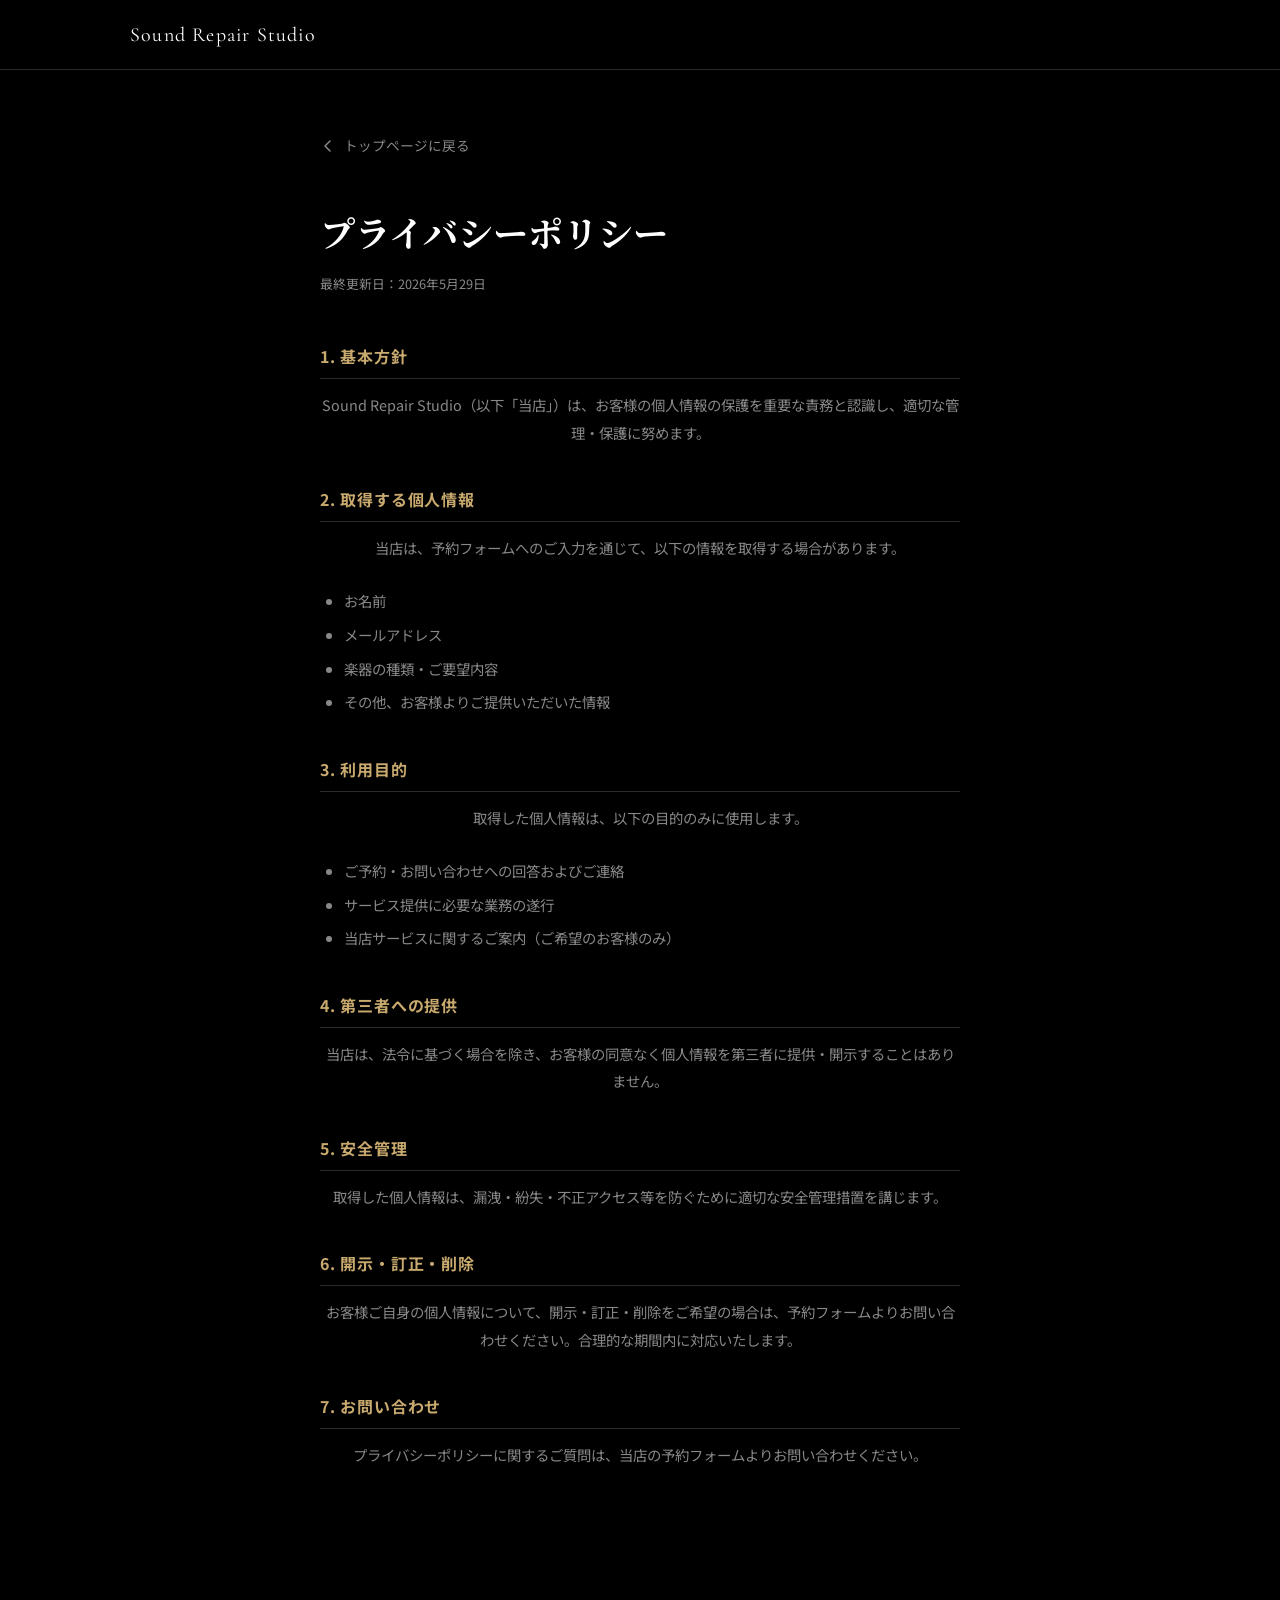
==== privacy.html @ 42185e95 "Sound Repair Studio LP（ポートフォリオ/デモ・個人情報とブランドは仮名化）" ====
<!DOCTYPE html>
<html lang="ja">
<head>
  <meta charset="UTF-8">
  <meta name="viewport" content="width=device-width, initial-scale=1.0">
  <title>プライバシーポリシー | Sound Repair Studio</title>
  <meta name="description" content="Sound Repair Studioのプライバシーポリシーページです。">
  <meta name="robots" content="noindex">
  <link rel="preconnect" href="https://fonts.googleapis.com">
  <link rel="preconnect" href="https://fonts.gstatic.com" crossorigin>
  <link href="https://fonts.googleapis.com/css2?family=Cormorant+Garamond:ital,wght@0,300;0,400;0,500;0,600;0,700;1,300;1,400;1,500&family=Noto+Sans+JP:wght@300;400;500;700&family=Noto+Serif+JP:wght@400;500;700&display=swap" rel="stylesheet">
  <link rel="stylesheet" href="style.css?v=13">
  <style>
    .privacy-page {
      min-height: 100dvh;
      padding-top: calc(var(--header-h) + 4rem);
      padding-bottom: 6rem;
      background: var(--color-bg);
    }
    .privacy-body {
      max-width: 720px;
      margin-inline: auto;
      padding-inline: var(--container-pad);
    }
    .privacy-title {
      font-family: var(--font-display);
      font-size: clamp(1.6rem, 4vw, 2.2rem);
      font-weight: 700;
      color: var(--color-white);
      margin-bottom: 0.5rem;
    }
    .privacy-updated {
      font-size: 0.8rem;
      color: var(--color-text-muted);
      margin-bottom: 3rem;
    }
    .privacy-section {
      margin-bottom: 2.5rem;
    }
    .privacy-section h2 {
      font-size: 1rem;
      font-weight: 700;
      color: var(--color-accent);
      letter-spacing: 0.05em;
      margin-bottom: 0.75rem;
      padding-bottom: 0.5rem;
      border-bottom: 1px solid var(--color-border);
    }
    .privacy-section p,
    .privacy-section li {
      font-size: 0.9rem;
      color: var(--color-text-muted);
      line-height: 1.9;
    }
    /* 本文（段落）は中央揃え。箇条書き（ul/li）は行頭を揃えたいので左のまま。 */
    .privacy-section p {
      text-align: center;
    }
    .privacy-section ul {
      list-style: disc;
      padding-left: 1.5rem;
      display: flex;
      flex-direction: column;
      gap: 0.4rem;
    }
    /* 本文（段落）の直後に箇条書きが来る項目は、間に1行分の余白を空ける */
    .privacy-section p + ul {
      margin-top: 1.6rem;
    }
    .privacy-back {
      display: inline-flex;
      align-items: center;
      gap: 0.5rem;
      font-size: 0.85rem;
      color: var(--color-text-muted);
      margin-bottom: 3rem;
      transition: color var(--transition);
    }
    .privacy-back:hover {
      color: var(--color-accent);
    }
    .privacy-back svg {
      flex-shrink: 0;
    }
  </style>
</head>
<body>

  <header class="site-header" role="banner">
    <div class="header-inner container">
      <a href="index.html" class="logo-link" aria-label="Sound Repair Studio トップへ">
        <span class="logo-text">Sound Repair Studio</span>
      </a>
    </div>
  </header>

  <main class="privacy-page">
    <div class="privacy-body">

      <a href="index.html" class="privacy-back">
        <svg width="16" height="16" viewBox="0 0 16 16" fill="none" aria-hidden="true">
          <path d="M10 3L5 8l5 5" stroke="currentColor" stroke-width="1.5" stroke-linecap="round" stroke-linejoin="round"/>
        </svg>
        トップページに戻る
      </a>

      <h1 class="privacy-title">プライバシーポリシー</h1>
      <p class="privacy-updated">最終更新日：2026年5月29日</p>

      <div class="privacy-section">
        <h2>1. 基本方針</h2>
        <p>Sound Repair Studio（以下「当店」）は、<br class="mobile-break">お客様の個人情報の保護を<br class="mobile-break">重要な責務と認識し、<br class="mobile-break">適切な管理・保護に努めます。</p>
      </div>

      <div class="privacy-section">
        <h2>2. 取得する個人情報</h2>
        <p>当店は、予約フォームへのご入力を通じて、<br class="mobile-break">以下の情報を取得する場合があります。</p>
        <ul>
          <li>お名前</li>
          <li>メールアドレス</li>
          <li>楽器の種類・ご要望内容</li>
          <li>その他、お客様よりご提供いただいた情報</li>
        </ul>
      </div>

      <div class="privacy-section">
        <h2>3. 利用目的</h2>
        <p>取得した個人情報は、<br class="mobile-break">以下の目的のみに使用します。</p>
        <ul>
          <li>ご予約・お問い合わせへの回答およびご連絡</li>
          <li>サービス提供に必要な業務の遂行</li>
          <li>当店サービスに関するご案内（ご希望のお客様のみ）</li>
        </ul>
      </div>

      <div class="privacy-section">
        <h2>4. 第三者への提供</h2>
        <p>当店は、法令に基づく場合を除き、<br class="mobile-break">お客様の同意なく個人情報を<br class="mobile-break">第三者に提供・開示することはありません。</p>
      </div>

      <div class="privacy-section">
        <h2>5. 安全管理</h2>
        <p>取得した個人情報は、<br class="mobile-break">漏洩・紛失・不正アクセス等を防ぐために<br class="mobile-break">適切な安全管理措置を講じます。</p>
      </div>

      <div class="privacy-section">
        <h2>6. 開示・訂正・削除</h2>
        <p>お客様ご自身の個人情報について、<br class="mobile-break">開示・訂正・削除をご希望の場合は、<br class="mobile-break">予約フォームよりお問い合わせください。<br class="mobile-break">合理的な期間内に対応いたします。</p>
      </div>

      <div class="privacy-section">
        <h2>7. お問い合わせ</h2>
        <p>プライバシーポリシーに関するご質問は、<br class="mobile-break">当店の予約フォームよりお問い合わせください。</p>
      </div>

    </div>
  </main>

</body>
</html>
---- style.css ----
/* Custom properties */
:root {
  /* --color-bg は純黒 #000000。ヘッダー・フッターのロゴ/ワードマークが浮かないよう統一。 */
  --color-bg:          #000000;
  --color-bg-2:        #0d0d0d;
  --color-bg-3:        #141414;
  --color-surface:     #1a1a1a;
  --color-surface-2:   #222222;
  --color-border:      #2a2a2a;
  --color-border-2:    #333333;

  --color-text:        #e8e8e8;
  --color-text-muted:  #888888;
  --color-text-faint:  #555555;

  --color-accent:      #c8a96e;
  --color-accent-dark: #a8893e;
  --color-accent-glow: rgba(200, 169, 110, 0.15);

  --color-white:       #ffffff;
  --color-error:       #e05555;
  --color-success:     #55c899;

  --font-body:      'Noto Sans JP', sans-serif;
  --font-display:   'Cormorant Garamond', 'Noto Serif JP', serif;

  --transition: 0.3s cubic-bezier(0.4, 0, 0.2, 1);
  --transition-slow: 0.6s cubic-bezier(0.4, 0, 0.2, 1);

  --container-max: 1100px;
  --container-pad: 1.25rem;
  --header-h: 70px;
}

/* Reset & base */
*,
*::before,
*::after {
  box-sizing: border-box;
  margin: 0;
  padding: 0;
}

html {
  scroll-behavior: smooth;
  font-size: 16px;
  /* iOS WebKitは狭い段落を「読みやすいサイズ」に自動拡大することがあり、
     指定したフォントサイズを無視して文字が膨らみ、単語の途中で折り返る原因になる。
     文字サイズは常にCSS指定どおりに固定する */
  -webkit-text-size-adjust: 100%;
  text-size-adjust: 100%;
}

body {
  font-family: var(--font-body);
  background-color: var(--color-bg);
  color: var(--color-text);
  line-height: 1.7;
  overflow-x: hidden;
  -webkit-font-smoothing: antialiased;
  -moz-osx-font-smoothing: grayscale;
}

img {
  max-width: 100%;
  height: auto;
  display: block;
}

a {
  color: inherit;
  text-decoration: none;
}

ul, ol {
  list-style: none;
}

button {
  font-family: inherit;
  cursor: pointer;
  border: none;
  background: none;
}

/* Focus */
:focus-visible {
  outline: 2px solid var(--color-accent);
  outline-offset: 3px;
}

/* Reduced motion */
@media (prefers-reduced-motion: reduce) {
  *,
  *::before,
  *::after {
    animation-duration: 0.01ms !important;
    animation-iteration-count: 1 !important;
    transition-duration: 0.01ms !important;
    transition-delay: 0s !important;
    scroll-behavior: auto !important;
  }
}

/* Container */
.container {
  width: 100%;
  max-width: var(--container-max);
  margin-inline: auto;
  padding-inline: var(--container-pad);
}

/* Sections */
.section {
  padding-block: 6rem;
}

.section-header {
  text-align: center;
  margin-bottom: 4rem;
}

.section-label {
  display: inline-block;
  font-family: var(--font-display);
  font-size: 0.7rem;
  font-weight: 600;
  letter-spacing: 0.3em;
  color: var(--color-accent);
  margin-bottom: 0.75rem;
}

.section-title {
  font-family: var(--font-display);
  font-size: clamp(1.6rem, 4vw, 2.4rem);
  font-weight: 700;
  letter-spacing: 0.02em;
  line-height: 1.3;
  color: var(--color-white);
}

.section-desc {
  margin-top: 1rem;
  color: var(--color-text-muted);
  font-size: 0.95rem;
  max-width: 560px;
  margin-inline: auto;
  /* 末尾に「す。」だけ残るのを防ぐ。行長を揃える balance だと語の途中で割れるので pretty で */
  text-wrap: pretty;
  word-break: auto-phrase;
}

/* Buttons */
.btn {
  display: inline-flex;
  align-items: center;
  justify-content: center;
  gap: 0.5rem;
  padding: 0.95rem 2.25rem;
  font-size: 0.9rem;
  font-weight: 600;
  letter-spacing: 0.06em;
  border: 1px solid transparent;
  transition: background-color var(--transition), color var(--transition),
              border-color var(--transition), transform var(--transition);
  white-space: nowrap;
}

.btn:hover {
  transform: translateY(-2px);
}

.btn:active {
  transform: translateY(0);
}

.btn-primary {
  background: var(--color-accent);
  border-color: var(--color-accent);
  color: #000;
}

.btn-primary:hover {
  background: #d8bd86;
  border-color: #d8bd86;
}

.btn-primary:focus-visible {
  outline-color: var(--color-accent);
}

.btn-ghost {
  /* 写真の上だと灰色の細枠が完全に埋もれるので、枠をゴールドの2pxにして中も薄く暗く敷く。
     枠が1px太る分パディングを削って、隣の「予約する」と高さを揃える */
  background: rgba(0,0,0,0.45);
  color: var(--color-white);
  border: 2px solid rgba(200,169,110,0.8);
  padding: calc(0.95rem - 1px) calc(2.25rem - 1px);
}

.btn-ghost:hover {
  background: rgba(0,0,0,0.6);
  border-color: var(--color-accent);
  color: var(--color-accent);
}

/* Header */
.site-header {
  position: fixed;
  top: 0;
  inset-inline: 0;
  height: var(--header-h);
  z-index: 100;
  /* iPad/iPhone Safariでは position:fixed + backdrop-filter:blur の組み合わせが、
     スクロール中に背後の本文をヘッダーより上（ステータスバー側）へ漏らす合成バグを起こす。
     前回 @media(pointer:coarse) で切ろうとしたが、iPadOS Safariはデスクトップ級を名乗り
     pointer:coarse にマッチしないため無効だった。ぼかしを完全に廃し、背景も不透明にして断つ。 */
  background: var(--color-bg);
  border-bottom: 1px solid var(--color-border);
  transition: background var(--transition), border-color var(--transition);
}

.site-header.scrolled {
  background: var(--color-bg);
  border-bottom-color: var(--color-accent-dark);
}

.header-inner {
  height: 100%;
  display: flex;
  align-items: center;
  justify-content: space-between;
}

.logo-link {
  display: flex;
  align-items: center;
  transition: opacity var(--transition);
}

.logo-link:hover {
  opacity: 0.8;
}

.logo-img {
  /* 横長ロゴ（約3:1）。ヘッダー高70pxに対し高さで決めて比率維持 */
  height: 64px;
  width: auto;
  object-fit: contain;
}

/* Nav */
.global-nav {
  display: none;
}

.nav-list {
  display: flex;
  align-items: center;
  gap: 2rem;
}

.nav-link {
  font-family: var(--font-display);
  font-size: 0.8rem;
  font-weight: 600;
  letter-spacing: 0.12em;
  /* 無選択でも埋もれないよう本文と同じ明るい白に。ホバー時は純白へ上げて差を出す */
  color: var(--color-text);
  transition: color var(--transition);
  position: relative;
  padding-bottom: 4px;
}

.nav-link::after {
  content: '';
  position: absolute;
  bottom: 0;
  left: 0;
  width: 0;
  height: 1px;
  background: var(--color-accent);
  transition: width var(--transition);
}

.nav-link:hover,
.nav-link:focus-visible {
  color: var(--color-white);
}

.nav-link:hover::after {
  width: 100%;
}

.nav-link--cta {
  background: var(--color-accent);
  color: #000 !important;
  padding: 0.5rem 1.25rem;
  letter-spacing: 0.08em;
}

.nav-link--cta::after {
  display: none;
}

.nav-link--cta:hover {
  opacity: 0.88;
  transform: translateY(-1px);
}

/* Hamburger */
.nav-toggle {
  display: flex;
  flex-direction: column;
  gap: 5px;
  padding: 6px;
  transition: opacity var(--transition);
}

.nav-toggle:hover {
  opacity: 0.7;
}

.hamburger-bar {
  display: block;
  width: 24px;
  height: 2px;
  background: var(--color-text);
  transition: transform var(--transition), opacity var(--transition);
}

.nav-toggle[aria-expanded="true"] .hamburger-bar:nth-child(1) {
  transform: translateY(7px) rotate(45deg);
}

.nav-toggle[aria-expanded="true"] .hamburger-bar:nth-child(2) {
  opacity: 0;
}

.nav-toggle[aria-expanded="true"] .hamburger-bar:nth-child(3) {
  transform: translateY(-7px) rotate(-45deg);
}

/* Mobile nav open */
.global-nav.is-open {
  display: block;
  position: fixed;
  top: var(--header-h);
  inset-inline: 0;
  background: rgba(0,0,0,0.98);
  backdrop-filter: blur(16px);
  -webkit-backdrop-filter: blur(16px);
  border-bottom: 1px solid var(--color-border);
  padding: 1.5rem var(--container-pad) 2rem;
  animation: slideDown 0.25s ease;
}

@keyframes slideDown {
  from { opacity: 0; transform: translateY(-10px); }
  to   { opacity: 1; transform: translateY(0); }
}

.global-nav.is-open .nav-list {
  flex-direction: column;
  align-items: flex-start;
  gap: 0;
}

.global-nav.is-open .nav-link {
  display: block;
  padding-block: 0.9rem;
  font-size: 1rem;
  width: 100%;
  border-bottom: 1px solid var(--color-border);
}

.global-nav.is-open .nav-link--cta {
  margin-top: 1rem;
  display: inline-flex;
  width: auto;
  border-bottom: none;
}

/* Hero */
.hero {
  position: relative;
  min-height: 100svh;
  min-height: 100vh;
  display: flex;
  align-items: center;
  justify-content: center;
  padding-top: var(--header-h);
  overflow: hidden;
  background: var(--color-bg);
}

.hero-bg {
  position: absolute;
  inset: 0;
  background: var(--color-bg-2);
  pointer-events: none;
}

.hero-image {
  position: absolute;
  inset: 0;
  width: 100%;
  height: 100%;
  object-fit: cover;
  /* モバイル縦長だと中央トリミングでギター本体が切れるので、やや右のボディが残る位置に寄せる */
  object-position: 66% center;
}

.hero-video {
  position: absolute;
  inset: 0;
  width: 100%;
  height: 100%;
  object-fit: cover;
  object-position: center;
  opacity: 0;
  transition: opacity 1s ease;
}

.hero-video.is-playing {
  opacity: 1;
}

.hero-video-overlay {
  position: absolute;
  inset: 0;
  /* 写真の左上（デスクライトの明るい部分）でも白文字が読めるよう、少し濃いめのベタ暗幕をかぶせる */
  background: rgba(0,0,0,0.68);
  pointer-events: none;
}

.hero-video-placeholder {
  position: absolute;
  inset: 0;
  display: flex;
  align-items: center;
  justify-content: center;
  z-index: 1;
  pointer-events: none;
}

.hvp-inner {
  display: flex;
  flex-direction: column;
  align-items: center;
  gap: 0.75rem;
  padding: 2rem 2.5rem;
  border: 1.5px dashed rgba(200,169,110,0.45);
  background: rgba(0,0,0,0.35);
  backdrop-filter: blur(4px);
  -webkit-backdrop-filter: blur(4px);
  text-align: center;
  max-width: 340px;
  animation: hvpPulse 3s ease-in-out infinite;
}

@keyframes hvpPulse {
  0%, 100% { border-color: rgba(200,169,110,0.35); }
  50%       { border-color: rgba(200,169,110,0.7); }
}

.hvp-icon {
  color: var(--color-accent);
  opacity: 0.85;
}

.hvp-title {
  font-family: var(--font-display);
  font-size: 0.85rem;
  font-weight: 700;
  letter-spacing: 0.1em;
  color: var(--color-white);
}


.hero-video-placeholder.is-hidden {
  display: none;
}

.hero-particle {
  position: absolute;
  inset: 0;
}

.hero-content {
  position: relative;
  z-index: 1;
  text-align: center;
  padding-block: 4rem;
}

.hero-logo-wrap {
  margin-bottom: 2rem;
}

.hero-brand-name {
  font-family: 'Cormorant Garamond', serif;
  /* モバイルでも1行に収める（折り返さない）。字間を詰めつつ vw で縮小 */
  font-size: clamp(1.45rem, 6.4vw, 4.2rem);
  font-weight: 300;
  letter-spacing: 0.14em;
  white-space: nowrap;
  color: var(--color-white);
  animation: fadeInDown 1s ease both;
  line-height: 1.2;
}

.hero-title {
  font-family: var(--font-display);
  /* サブコピー。モバイルではやや小さめに */
  font-size: clamp(1.55rem, 5vw, 3.8rem);
  font-weight: 700;
  line-height: 1.25;
  letter-spacing: 0.01em;
  color: var(--color-white);
  margin-bottom: 1.25rem;
  animation: fadeInUp 1s 0.35s ease both;
}

.hero-sub {
  /* 背景写真の明るい部分に重なると溶けるので、白＋やや太字＋サイズ大きめで押し切る。
     グラデーションでの局所減光は使えないので、暗幕(.hero-video-overlay)側も少し濃くしてある */
  font-size: clamp(0.98rem, 2.6vw, 1.2rem);
  font-weight: 500;
  color: var(--color-white);
  letter-spacing: 0.03em;
  line-height: 1.85;
  margin-bottom: 2.5rem;
  animation: fadeInUp 1s 0.5s ease both;
}

.hero-actions {
  display: flex;
  gap: 1rem;
  justify-content: center;
  flex-wrap: wrap;
  animation: fadeInUp 1s 0.65s ease both;
}

@keyframes fadeInDown {
  from { opacity: 0; transform: translateY(-20px); }
  to   { opacity: 1; transform: translateY(0); }
}

@keyframes fadeInUp {
  from { opacity: 0; transform: translateY(20px); }
  to   { opacity: 1; transform: translateY(0); }
}

@keyframes fadeIn {
  from { opacity: 0; }
  to   { opacity: 1; }
}

/* About */
.about {
  background: var(--color-bg-2);
  border-top: 1px solid var(--color-border);
  border-bottom: 1px solid var(--color-border);
}

.about-grid {
  display: grid;
  gap: 3rem;
}

.about-lead {
  font-size: 1.15rem;
  font-weight: 500;
  color: var(--color-accent);
  margin-bottom: 1rem;
}

.about-text p {
  color: var(--color-text-muted);
  font-size: 0.95rem;
  line-height: 2;
  margin-bottom: 1rem;
}

.about-text p:last-child {
  margin-bottom: 0;
}

.about-features {
  display: grid;
  grid-template-columns: repeat(auto-fit, minmax(220px, 1fr));
  gap: 1.25rem;
}

.feature-card {
  background: var(--color-surface);
  border: 1px solid var(--color-border);
  padding: 1.75rem;
  /* 施工項目のカードが中央揃えなので、こちらも揃えて並びの印象を統一する */
  text-align: center;
  transition: border-color var(--transition), background-color var(--transition), transform var(--transition);
}

.feature-card:hover {
  border-color: var(--color-accent);
  background: var(--color-surface-2);
  transform: translateY(-4px);
}

.feature-icon {
  color: var(--color-accent);
  margin-bottom: 1rem;
}

.feature-title {
  font-size: 1rem;
  font-weight: 700;
  color: var(--color-white);
  margin-bottom: 0.5rem;
  /* 見出しの末尾に1文字だけ落ちるのを防ぐ。balance は語を割るので pretty で */
  text-wrap: pretty;
  word-break: auto-phrase;
}

.feature-desc {
  font-size: 0.85rem;
  color: var(--color-text-muted);
  line-height: 1.7;
}

/* Service */
.service {
  background: var(--color-bg);
}

.service-block {
  max-width: 860px;
  margin-inline: auto;
  margin-bottom: 3rem;
}

.service-block-header {
  display: flex;
  align-items: center;
  gap: 1.5rem;
  margin-bottom: 1.25rem;
}

.service-number {
  font-family: var(--font-display);
  font-size: 3rem;
  font-weight: 700;
  color: var(--color-border-2);
  line-height: 1;
  letter-spacing: -0.03em;
  flex-shrink: 0;
}

.service-block-title {
  font-size: clamp(1.3rem, 3vw, 1.8rem);
  font-weight: 700;
  color: var(--color-white);
}

.service-block-sub {
  font-family: var(--font-display);
  font-size: 0.75rem;
  letter-spacing: 0.2em;
  color: var(--color-accent);
  margin-top: 0.2rem;
}

.service-block-desc {
  color: var(--color-text-muted);
  font-size: 0.95rem;
  line-height: 1.9;
  margin-bottom: 2rem;
  max-width: 680px;
  margin-inline: auto;
  text-align: center;
}

.service-list {
  display: grid;
  grid-template-columns: repeat(auto-fit, minmax(280px, 1fr));
  gap: 1rem;
}

.service-item {
  background: var(--color-surface);
  border: 1px solid var(--color-border);
  transition: border-color var(--transition), background-color var(--transition), transform var(--transition);
  overflow: hidden;
  /* 中のinnerを箱いっぱいに引き伸ばして、どの箱も同じ高さに揃える */
  display: flex;
}

.service-item:hover {
  border-color: var(--color-accent);
  background: var(--color-surface-2);
  transform: translateY(-3px);
}

.service-item-inner {
  padding: 1.5rem;
  position: relative;
  /* 列が広い時はどの箱も3行に収まる。フレット擦り合わせが3行になる高さに全箱を揃えて間延びを防ぐ。
     列が細って折り返しが増える帯だけ、下のメディアクエリで足りない分を足す */
  flex: 1;
  min-height: 158px;
  display: flex;
  flex-direction: column;
  justify-content: center;
}

.service-item-inner::before {
  content: '';
  position: absolute;
  top: 0;
  left: 0;
  width: 3px;
  height: 100%;
  background: var(--color-accent);
  opacity: 0;
  transition: opacity var(--transition);
}

.service-item:hover .service-item-inner::before {
  opacity: 1;
}

.service-item-name {
  font-size: 0.95rem;
  font-weight: 700;
  color: var(--color-white);
  margin-bottom: 0.5rem;
  text-align: center;
}

.service-item-desc {
  font-size: 0.83rem;
  color: var(--color-text-muted);
  line-height: 1.9;
  text-align: center;
  /* PC・Chromeでは文節で折り返す。スマホの改行は下のmobile-breakで手動指定してるので、
     ここは対応ブラウザ向けの保険。iOS WebKitでは効かないぶん手動brが効く */
  text-wrap: pretty;
  word-break: auto-phrase;
}

/* 2列で並ぶ帯（768px以上）で箱の数が奇数だと最後の1個が左に寄って右が空く。
   その1個だけ両列ぶち抜きにして中央へ。幅は1列分(50%からgapの半分を引く)のままにして間延びさせない。
   1列に切り替わるスマホ(767px以下)では効かせない＝そっちは全部の箱が単独行なので中央寄せは不要 */
@media (min-width: 768px) {
  .service-list > .service-item:last-child:nth-child(odd) {
    grid-column: 1 / -1;
    justify-self: center;
    width: calc(50% - 0.5rem);
  }
}

/* Service — 事業タブ（01〜05を同じ場所で切り替える） */
.service-tabs {
  display: flex;
  flex-wrap: wrap;
  justify-content: center;
  gap: 0;
  margin-inline: auto;
  margin-bottom: 3.5rem;
  border-bottom: 1px solid var(--color-border-2);
}

.service-tab {
  display: inline-flex;
  align-items: baseline;
  gap: 0.5rem;
  padding: 0.9rem 1.2rem;
  color: var(--color-text-muted);
  font-family: var(--font-body);
  border-bottom: 2px solid transparent;
  /* 下線がタブ列全体の罫線とちょうど重なるように1px食い込ませる */
  margin-bottom: -1px;
  white-space: nowrap;
  transition: color var(--transition), border-color var(--transition);
}

.service-tab:hover {
  color: var(--color-text);
}

.service-tab-num {
  font-family: var(--font-display);
  font-size: 0.85rem;
  font-weight: 600;
  letter-spacing: 0.08em;
  color: var(--color-text-faint);
  transition: color var(--transition);
}

.service-tab-label {
  font-size: 0.9rem;
  font-weight: 500;
  letter-spacing: 0.02em;
}

.service-tab[aria-selected="true"] {
  color: var(--color-accent);
  border-bottom-color: var(--color-accent);
}

.service-tab[aria-selected="true"] .service-tab-num {
  color: var(--color-accent);
}

.service-tab:focus-visible {
  outline: 2px solid var(--color-accent);
  outline-offset: -2px;
}

.service-panel[hidden] {
  display: none;
}

/* 切り替え時にふわっと出す。位置は動かさず不透明度だけ */
.service-panel {
  animation: fadeIn 0.35s ease both;
}

/* Flow */
.flow {
  background: var(--color-bg-2);
  border-top: 1px solid var(--color-border);
  border-bottom: 1px solid var(--color-border);
}

.flow-list {
  display: grid;
  /* 項目間の縦の余白。以前はpadding-bottomで作っていたが、ボックスを本文ブロックの
     縦中央に合わせる（align-items:center）と、接続線の基準を「ボックス中央」に取りたい。
     padding分だけ50%がズレるのを避けるため、余白はgridのgapで持たせる。 */
  gap: 2.5rem;
  max-width: 700px;
  margin-inline: auto;
  counter-reset: flow-counter;
}

.flow-item {
  display: flex;
  gap: 2rem;
  /* 番号ボックスの縦中央を、見出し＋本文ブロックの縦中央に合わせる */
  align-items: center;
  position: relative;
}

/* 接続線は「このボックスの中央」から「次のボックスの中央」まで引く。
   ボックスは不透明(--color-surface)で線より前面(z-index)にあるので、
   線のうちボックスと重なる部分は隠れ、項目間のすき間だけに線が見える。
   top:50% がボックス中央（gapで余白を持たせているので item高さ=本文高さ）。
   height は 100%(1項目分)+gap で、ちょうど次のボックス中央に届く。 */
.flow-item:not(:last-child)::after {
  content: '';
  position: absolute;
  left: calc(28px);
  top: 50%;
  width: 1px;
  height: calc(100% + 2.5rem);
  background: var(--color-border-2);
  z-index: 0;
}

.flow-step {
  flex-shrink: 0;
  width: 56px;
  height: 56px;
  /* 接続線より前面に置き、不透明背景で線を隠す（線はボックスの中央同士を結ぶ） */
  position: relative;
  z-index: 1;
  border: 1px solid var(--color-border-2);
  display: flex;
  align-items: center;
  justify-content: center;
  font-family: var(--font-display);
  font-size: 0.95rem;
  font-weight: 700;
  letter-spacing: 0.05em;
  color: var(--color-accent);
  background: var(--color-surface);
  transition: border-color var(--transition), background-color var(--transition);
}

.flow-item:hover .flow-step {
  border-color: var(--color-accent);
  background: var(--color-surface-2);
}

.flow-content {
  /* 見出しの上端を番号ボックスの上端に合わせる。以前は0.75rem下げていて、
     箱の上端と見出しの間に約12pxの隙間ができていた（PC・スマホ共通の違和感）。 */
  padding-top: 0;
}

.flow-title {
  font-size: 1rem;
  font-weight: 700;
  color: var(--color-white);
  margin-bottom: 0.5rem;
}

.flow-desc {
  font-size: 0.88rem;
  color: var(--color-text-muted);
  line-height: 1.8;
}

/* Reservation form */
.reserve {
  background: var(--color-bg);
}

.reserve-form {
  max-width: 600px;
  margin-inline: auto;
  background: transparent;
  border: none;
  padding: 0;
}

.form-status {
  display: none;
  padding: 1rem 1.25rem;
  font-size: 0.9rem;
  margin-bottom: 1.5rem;
}

.form-status.success {
  display: block;
  background: rgba(85,200,153,0.1);
  border: 1px solid rgba(85,200,153,0.3);
  color: var(--color-success);
}

.form-status.error {
  display: block;
  background: rgba(224,85,85,0.1);
  border: 1px solid rgba(224,85,85,0.3);
  color: var(--color-error);
}

.form-group {
  display: flex;
  flex-direction: column;
  gap: 0;
  margin-bottom: 0;
  position: relative;
  padding-bottom: 2rem;
  border-bottom: 1px solid var(--color-border);
}

.form-group:last-of-type {
  border-bottom: none;
  padding-bottom: 1.5rem;
}

.form-label {
  font-family: var(--font-display);
  font-size: 0.68rem;
  font-weight: 600;
  letter-spacing: 0.2em;
  text-transform: uppercase;
  color: var(--color-accent);
  margin-bottom: 0.75rem;
}

.required {
  color: var(--color-accent);
  margin-left: 0.1rem;
  opacity: 0.7;
}

.form-input {
  background: transparent;
  border: none;
  border-bottom: 1px solid var(--color-border-2);
  padding: 0.6rem 0;
  color: var(--color-text);
  font-family: var(--font-body);
  font-size: 1rem;
  width: 100%;
  transition: border-color var(--transition);
  appearance: none;
  -webkit-appearance: none;
  position: relative;
  z-index: 1;
}

.form-input::placeholder {
  color: var(--color-text-faint);
  font-size: 0.88rem;
}

.form-input:hover {
  border-color: var(--color-text-muted);
}

.form-input:focus {
  outline: none;
  border-color: transparent;
}

/* フォーカス時のゴールドアンダーライン */
.form-group::after {
  content: '';
  position: absolute;
  bottom: 2rem;
  left: 0;
  width: 0;
  height: 1px;
  background: var(--color-accent);
  transition: width 0.4s cubic-bezier(0.4, 0, 0.2, 1);
  pointer-events: none;
}

.form-group:last-of-type::after {
  bottom: 1.5rem;
}

.form-group:focus-within::after {
  width: 100%;
}

.form-input.is-invalid {
  border-color: var(--color-error);
}

.form-group:has(.is-invalid)::after {
  background: var(--color-error);
  width: 100%;
}

.form-select {
  background-image: url("data:image/svg+xml,%3Csvg xmlns='http://www.w3.org/2000/svg' width='12' height='8' viewBox='0 0 12 8'%3E%3Cpath d='M1 1l5 5 5-5' stroke='%23888' stroke-width='1.5' fill='none' stroke-linecap='round'/%3E%3C/svg%3E");
  background-repeat: no-repeat;
  background-position: right 0.25rem center;
  padding-right: 2rem;
  cursor: pointer;
}

.form-select option {
  background: var(--color-surface);
  color: var(--color-text);
}

.form-textarea {
  resize: none;
  min-height: 100px;
  line-height: 1.7;
}

.form-error {
  font-size: 0.75rem;
  color: var(--color-error);
  min-height: 1em;
  margin-top: 0.4rem;
  letter-spacing: 0.02em;
}

.form-group--checkbox {
  border-bottom: none;
  padding-bottom: 1rem;
  padding-top: 0.5rem;
}

.checkbox-label {
  display: flex;
  align-items: center;
  gap: 0.75rem;
  cursor: pointer;
}

.checkbox-input {
  position: absolute;
  opacity: 0;
  width: 0;
  height: 0;
}

.checkbox-custom {
  flex-shrink: 0;
  width: 20px;
  height: 20px;
  border: 1px solid var(--color-border-2);
  background: var(--color-bg-3);
  display: flex;
  align-items: center;
  justify-content: center;
  transition: border-color var(--transition), background var(--transition);
}

.checkbox-input:checked + .checkbox-custom {
  background: var(--color-accent);
  border-color: var(--color-accent);
}

.checkbox-input:checked + .checkbox-custom::after {
  content: '';
  display: block;
  width: 5px;
  height: 9px;
  border: 2px solid #000;
  border-top: none;
  border-left: none;
  transform: rotate(45deg) translateY(-1px);
}

.checkbox-input:focus-visible + .checkbox-custom {
  outline: 2px solid var(--color-accent);
  outline-offset: 2px;
}

.checkbox-text {
  font-size: 0.88rem;
  color: var(--color-text-muted);
}

.form-link {
  color: var(--color-accent);
  text-decoration: underline;
  text-underline-offset: 3px;
  transition: opacity var(--transition);
}

.form-link:hover {
  opacity: 0.8;
}

.form-submit {
  text-align: center;
}

.btn-submit {
  min-width: 220px;
  padding: 1rem 2.5rem;
  font-size: 0.95rem;
}

.btn-submit:disabled {
  opacity: 0.6;
  cursor: not-allowed;
  transform: none;
}

/* Footer */
.site-footer {
  background: var(--color-bg);
  border-top: 1px solid var(--color-border);
  padding-block: 3rem;
}

.footer-inner {
  display: flex;
  flex-direction: column;
  align-items: center;
  gap: 1.5rem;
  text-align: center;
}

.footer-logo img {
  margin-inline: auto;
  opacity: 0.7;
  filter: brightness(0.85);
  transition: opacity var(--transition);
}

.footer-logo img:hover {
  opacity: 1;
}

.footer-nav-list {
  display: flex;
  gap: 2rem;
  flex-wrap: wrap;
  justify-content: center;
}

.footer-nav-link {
  font-family: var(--font-display);
  font-size: 0.75rem;
  letter-spacing: 0.15em;
  color: var(--color-text-muted);
  transition: color var(--transition);
}

.footer-nav-link:hover {
  color: var(--color-accent);
}

.footer-copy {
  font-size: 0.78rem;
  color: var(--color-text-muted);
}

/* Scroll reveal */
.reveal {
  opacity: 0;
  transform: translateY(20px);
  /* 出現をキビキビさせる（以前は0.6s）。動きの距離も少し縮めて素早く見せる */
  transition: opacity 0.4s cubic-bezier(0.4, 0, 0.2, 1), transform 0.4s cubic-bezier(0.4, 0, 0.2, 1);
}

.reveal.is-visible {
  opacity: 1;
  transform: translateY(0);
}

/* 見出しは最初に目に入るので、本文より動きを控えめにして上品に出す */
.section-label.reveal,
.section-title.reveal,
.section-desc.reveal {
  transform: translateY(18px);
}

.section-label.reveal.is-visible,
.section-title.reveal.is-visible,
.section-desc.reveal.is-visible {
  transform: translateY(0);
}

/* スマホ幅だけで効かせる追い改行。PCでは消しておく */
br.mobile-break {
  display: none;
}

/* 2列のままだと列が細って本文が折り返す帯。折り返す分だけ背を足す(1列に切り替わる768pxまで) */
@media (min-width: 854px) and (max-width: 933px) {
  .service-item-inner {
    min-height: 183px;
  }
}

@media (min-width: 768px) and (max-width: 853px) {
  .service-item-inner {
    min-height: 208px;
  }
}

@media (max-width: 767px) {
  br.mobile-break {
    display: inline;
  }

  /* PC版と同じ横並び（番号=左／本文=右）を維持する。以前スマホだけ番号を上・本文を下に
     積んでいたが、全幅の本文がフローの縦線をまたいで重なる違和感が出ていた。
     縦線は左28pxを通り、本文は番号ボックス(56px)の右に置くので線と重ならない。
     手動改行を撤めて本文が自然に流れるので、狭めのカラムでも語の途中割れは出ない。
     gapだけ詰めて本文カラムの幅を稼ぐ。 */
  .flow-item {
    gap: 1.25rem;
  }

  /* balance は行の長さを揃えにいくので、日本語だと「左右す／る」のように語の途中で割れるうえ、
     左揃えの箱では行が短くなって右側だけぽっかり余る。末尾の孤立だけ見てくれる pretty に統一する。
     auto-phrase は対応ブラウザなら文節の切れ目で折り返してくれる。どちらも未対応なら素通り */
  .service-item-desc,
  .about-lead,
  .feature-desc,
  .section-desc,
  .event-box-title,
  .event-schedule-name,
  .about-message p:not(.about-lead),
  .service-block-desc,
  .service-block-body p {
    text-wrap: pretty;
    word-break: auto-phrase;
  }

  /* 横長ロゴは幅を食うので、スマホではハンバーガーとぶつからない高さに落とす */
  .logo-img {
    height: 46px;
  }

  /* この幅で2列にすると1枠が280px近くまで細って本文が大きく折り返し、箱の高さがばらつく。
     いっそ1列にして箱を横に広げ、全部の箱を同じ高さに保つ */
  .service-list {
    grid-template-columns: 1fr;
  }

  /* 1列にすると列がぐっと広がるので、410px以上ならベースの158pxで全箱そろう */

  /* タブが5つ横に並ぶと収まらないので、折り返さず横スクロールの帯にする（この見た目を採用） */
  .service-tabs {
    flex-wrap: nowrap;
    justify-content: flex-start;
    overflow-x: auto;
    /* overflow-x:auto を入れると、未指定の overflow-y(visible) はCSS仕様で auto に昇格し、
       縦にもスクロール可能になる。下線ぶん内容が数px縦にはみ出しているため、高速フリック時に
       その縦スクロール(ラバーバンド)が一瞬顔を出して「帯が上下に動く」不具合になっていた。
       このタブはX軸だけ動けばよいので、Y軸を明示的に殺す（タッチでの縦スクロールを無効化）。 */
    overflow-y: hidden;
    scrollbar-width: none;
    /* 指の動きを横パンだけに固定する。これがないと少し斜めにスワイプしただけでページが縦にも動く */
    touch-action: pan-x;
    /* 端まで横スクロールしても、その勢いがページ縦スクロールに繋がらないようにする */
    overscroll-behavior: contain;
    /* ※以前ここに transform: translateZ(0) を足していたが、横スクロール中に合成レイヤーの
       Y位置がフレームごとに丸め直されて帯が縦に震える原因になり得るため外したまま。 */
  }

  .service-tabs::-webkit-scrollbar {
    display: none;
  }

  .service-tab {
    flex-shrink: 0;
    padding: 0.8rem 1.05rem;
    /* 下線を1px重ねるためのマイナスマージンが、帯を縦に1pxはみ出させ、
       それが縦スクロールの実体（高速フリックで上下に動く不具合）になっていた。
       スマホでは重ねをやめてはみ出しをゼロにする。 */
    margin-bottom: 0;
  }
}

/* iPhone(390/393)やSE(375)級。1列でもこの幅を切ると本文が1行増える
   （スマホで素の改行を殺した分、以前より1段ずつ低くて足りるようになった） */
@media (max-width: 409px) {
  .service-item-inner {
    min-height: 183px;
  }
}

/* 320px級の極細画面。フレット擦り合わせ／ピックアップ交換が最大まで折り返す高さに全箱を合わせる */
@media (max-width: 324px) {
  .service-item-inner {
    min-height: 208px;
  }
}

/* About — 代表メッセージ */
.about-message {
  max-width: 700px;
  margin-inline: auto;
  margin-bottom: 3.5rem;
}

.about-message p {
  color: var(--color-text-muted);
  font-size: 0.95rem;
  line-height: 1.9;
  margin-bottom: 2.6rem;
  text-align: center;
}

.about-message p:last-child {
  margin-bottom: 0;
}

.about-message .about-lead {
  color: var(--color-accent);
  font-size: 1.2rem;
  font-weight: 500;
  text-align: center;
  margin-bottom: 2rem;
}

.about-message .about-signature {
  font-family: var(--font-display);
  font-size: 1.7rem;
  font-weight: 500;
  color: var(--color-accent);
  text-align: center;
  letter-spacing: 0.12em;
  margin-block: 1.75rem;
}

.about-message .about-closing {
  color: var(--color-accent);
  font-weight: 500;
  text-align: center;
  font-size: 1.1rem;
  margin-top: 1.5rem;
}

.about-features {
  margin-top: 2rem;
}

/* Service — 事業ブロック02〜05（テキスト事業）用 */
.service-block-body {
  max-width: 680px;
  margin-inline: auto;
}

.service-block-body p {
  color: var(--color-text-muted);
  font-size: 0.95rem;
  line-height: 1.9;
  margin-bottom: 2.2rem;
  text-align: center;
}

.service-block-body p:last-child {
  margin-bottom: 0;
}

/* 古物商許可番号の表示欄 */
.license-box {
  margin-top: 1.75rem;
  border: 1px solid var(--color-border-2);
  border-left: 3px solid var(--color-accent);
  background: var(--color-surface);
  padding: 1rem 1.25rem;
  display: flex;
  flex-direction: column;
  gap: 0.3rem;
}

.license-label {
  font-family: var(--font-display);
  font-size: 0.68rem;
  letter-spacing: 0.2em;
  text-transform: uppercase;
  color: var(--color-accent);
}

.license-value {
  font-size: 0.9rem;
  color: var(--color-text);
}

/* イベント予定ボックス */
.event-box {
  margin-top: 1.75rem;
  border: 1px solid var(--color-border-2);
  border-left: 3px solid var(--color-accent);
  background: var(--color-surface);
  padding: 1.5rem;
}

.event-box-title {
  font-size: 1rem;
  font-weight: 700;
  color: var(--color-white);
  margin-bottom: 0.5rem;
}

.event-box-desc {
  font-size: 0.9rem;
  color: var(--color-text-muted);
  margin-bottom: 1.25rem;
}

.event-schedule {
  border-top: 1px solid var(--color-border);
  padding-top: 1.25rem;
}

.event-schedule-label {
  display: inline-block;
  font-family: var(--font-display);
  font-size: 0.68rem;
  letter-spacing: 0.2em;
  text-transform: uppercase;
  color: var(--color-accent);
  margin-bottom: 0.6rem;
}

.event-schedule-name {
  font-size: 0.95rem;
  color: var(--color-text);
  font-weight: 500;
}

.event-schedule-title {
  font-size: 1.05rem;
  color: var(--color-accent);
  font-weight: 700;
  margin-top: 0.25rem;
}

/* 事業者情報 */
.business-info {
  background: var(--color-bg-2);
  border-top: 1px solid var(--color-border);
}

.info-list {
  max-width: 640px;
  margin-inline: auto;
}

.info-row {
  display: flex;
  gap: 1.25rem;
  padding-block: 1.1rem;
  border-bottom: 1px solid var(--color-border);
}

.info-row:last-child {
  border-bottom: none;
}

.info-term {
  flex-shrink: 0;
  width: 7em;
  font-family: var(--font-display);
  font-size: 0.7rem;
  font-weight: 600;
  letter-spacing: 0.15em;
  color: var(--color-accent);
  padding-top: 0.15rem;
}

.info-desc {
  flex: 1;
  font-size: 0.92rem;
  color: var(--color-text);
  line-height: 1.8;
}

.info-link {
  color: var(--color-accent);
  text-decoration: underline;
  text-underline-offset: 3px;
  transition: opacity var(--transition);
}

.info-link:hover {
  opacity: 0.8;
}

/* Responsive — tablet & desktop */
@media (min-width: 768px) {
  :root {
    --container-pad: 2rem;
  }

  .about-grid {
    grid-template-columns: 1fr 1fr;
    gap: 4rem;
    align-items: start;
  }


  .nav-toggle {
    display: none;
  }

  .global-nav {
    display: flex;
  }
}

@media (min-width: 1024px) {
  :root {
    --container-pad: 2.5rem;
  }

  .section {
    padding-block: 8rem;
  }

  .hero-brand-name {
    font-size: clamp(2.8rem, 5vw, 4.2rem);
    letter-spacing: 0.22em;
  }

  /* 横に広い画面では写真がほぼそのまま入るので、作業台とギター全体が見える中央基準に戻す */
  .hero-image {
    object-position: center 45%;
  }
}


/* ポートフォリオ用：ロゴ画像をテキストのワードマークに置換 */
.logo-text{
  font-family: var(--font-display);
  font-size: 1.25rem;
  letter-spacing: 0.06em;
  color: var(--color-white);
  white-space: nowrap;
  line-height: 1;
}
.footer-logo-text{
  font-family: var(--font-display);
  font-size: 1.05rem;
  letter-spacing: 0.06em;
  color: var(--color-text);
}
@media (max-width: 767px){ .logo-text{ font-size: 1.05rem; } }
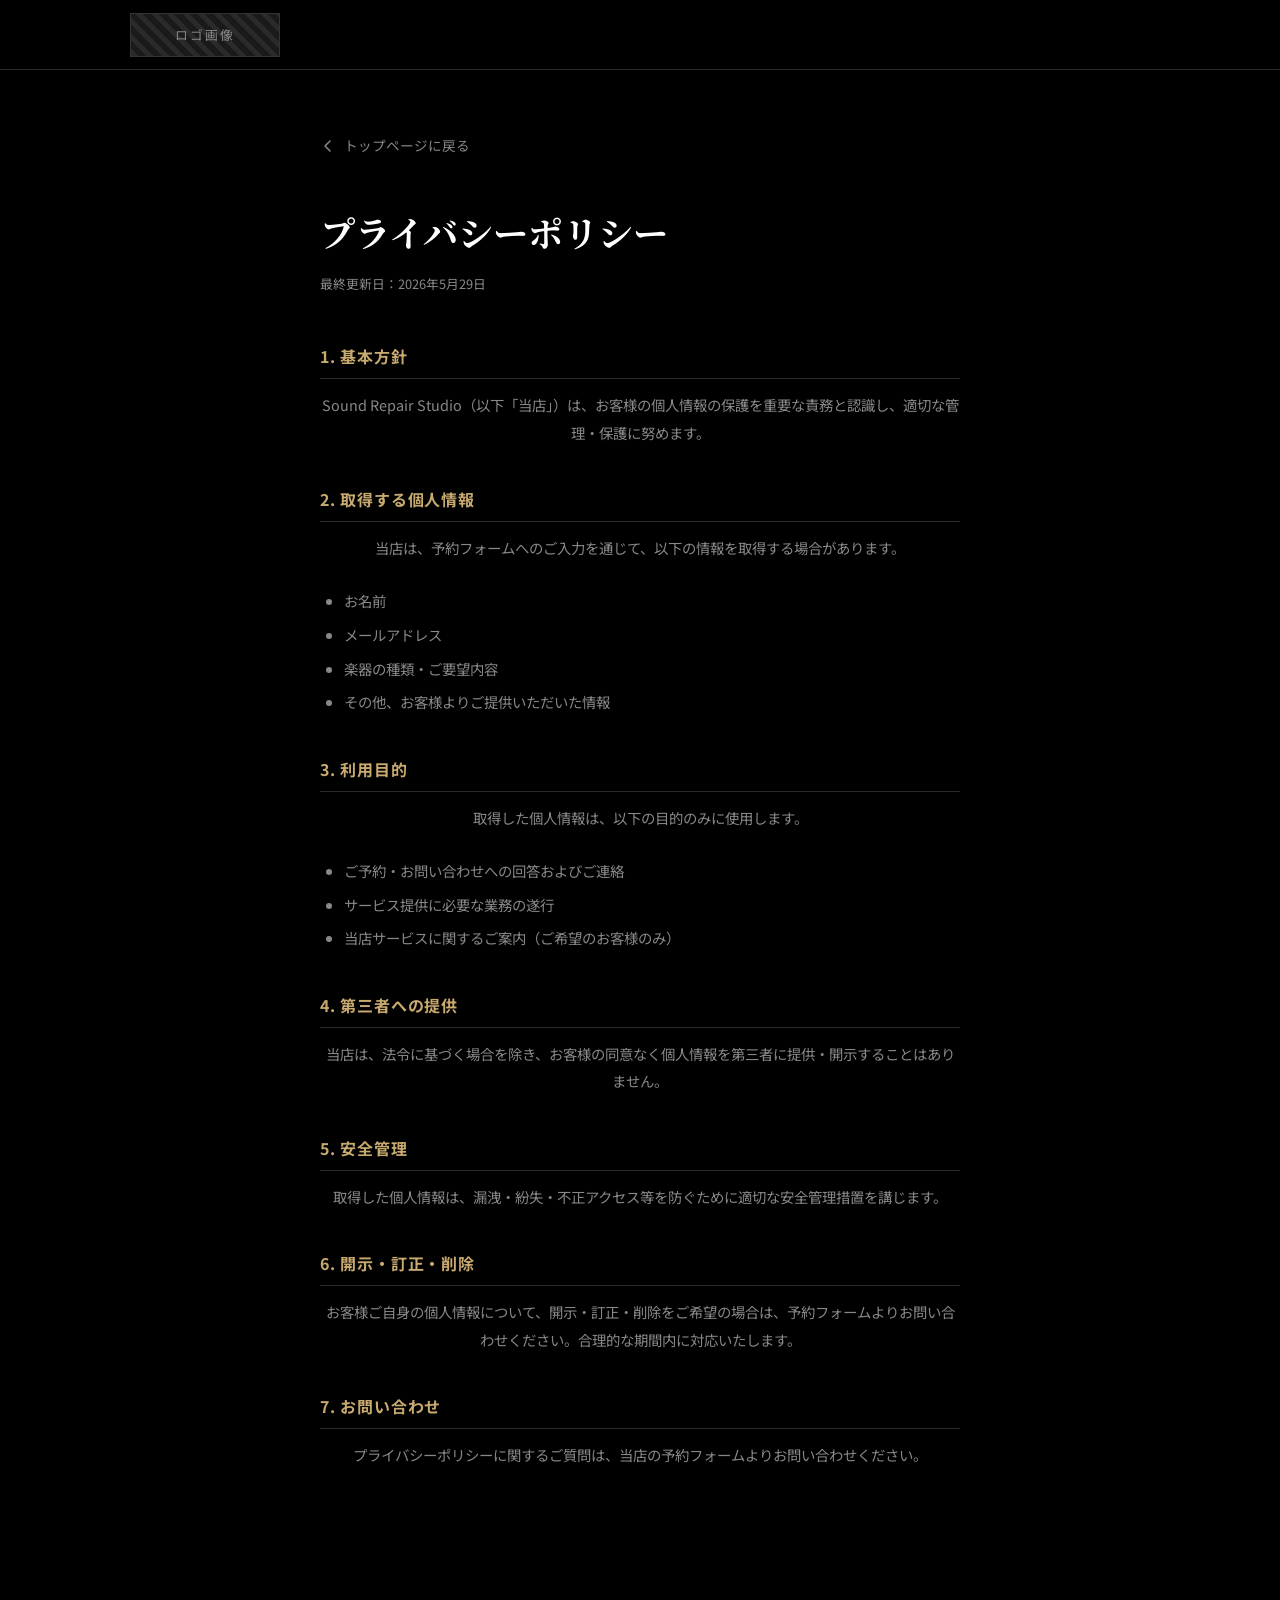
==== commit 44154d3f: "ポートフォリオ表示調整：ヒーロー文字をportfolioに／ヘッダーロゴを画像プレースホルダ風(斜線＋ロゴ画像)に" ====
--- a/privacy.html
+++ b/privacy.html
@@ -89,7 +89,7 @@
   <header class="site-header" role="banner">
     <div class="header-inner container">
       <a href="index.html" class="logo-link" aria-label="Sound Repair Studio トップへ">
-        <span class="logo-text">Sound Repair Studio</span>
+        <span class="logo-placeholder">ロゴ画像</span>
       </a>
     </div>
   </header>
--- a/style.css
+++ b/style.css
@@ -1571,19 +1571,26 @@
 }
 
 
-/* ポートフォリオ用：ロゴ画像をテキストのワードマークに置換 */
-.logo-text{
-  font-family: var(--font-display);
-  font-size: 1.25rem;
-  letter-spacing: 0.06em;
-  color: var(--color-white);
-  white-space: nowrap;
-  line-height: 1;
-}
+/* ポートフォリオ用：ロゴは「画像プレースホルダ」風のボックスで表現 */
+.logo-placeholder{
+  display: inline-flex;
+  align-items: center;
+  justify-content: center;
+  width: 150px;
+  height: 44px;
+  font-family: var(--font-body);
+  font-size: 0.8rem;
+  letter-spacing: 0.15em;
+  color: var(--color-text-muted);
+  border: 1px solid var(--color-border-2);
+  background:
+    repeating-linear-gradient(45deg, rgba(255,255,255,0.07) 0, rgba(255,255,255,0.07) 5px, transparent 5px, transparent 11px),
+    var(--color-surface);
+}
+@media (max-width: 767px){ .logo-placeholder{ width: 118px; height: 38px; font-size: 0.72rem; letter-spacing: 0.12em; } }
 .footer-logo-text{
   font-family: var(--font-display);
   font-size: 1.05rem;
   letter-spacing: 0.06em;
   color: var(--color-text);
 }
-@media (max-width: 767px){ .logo-text{ font-size: 1.05rem; } }
